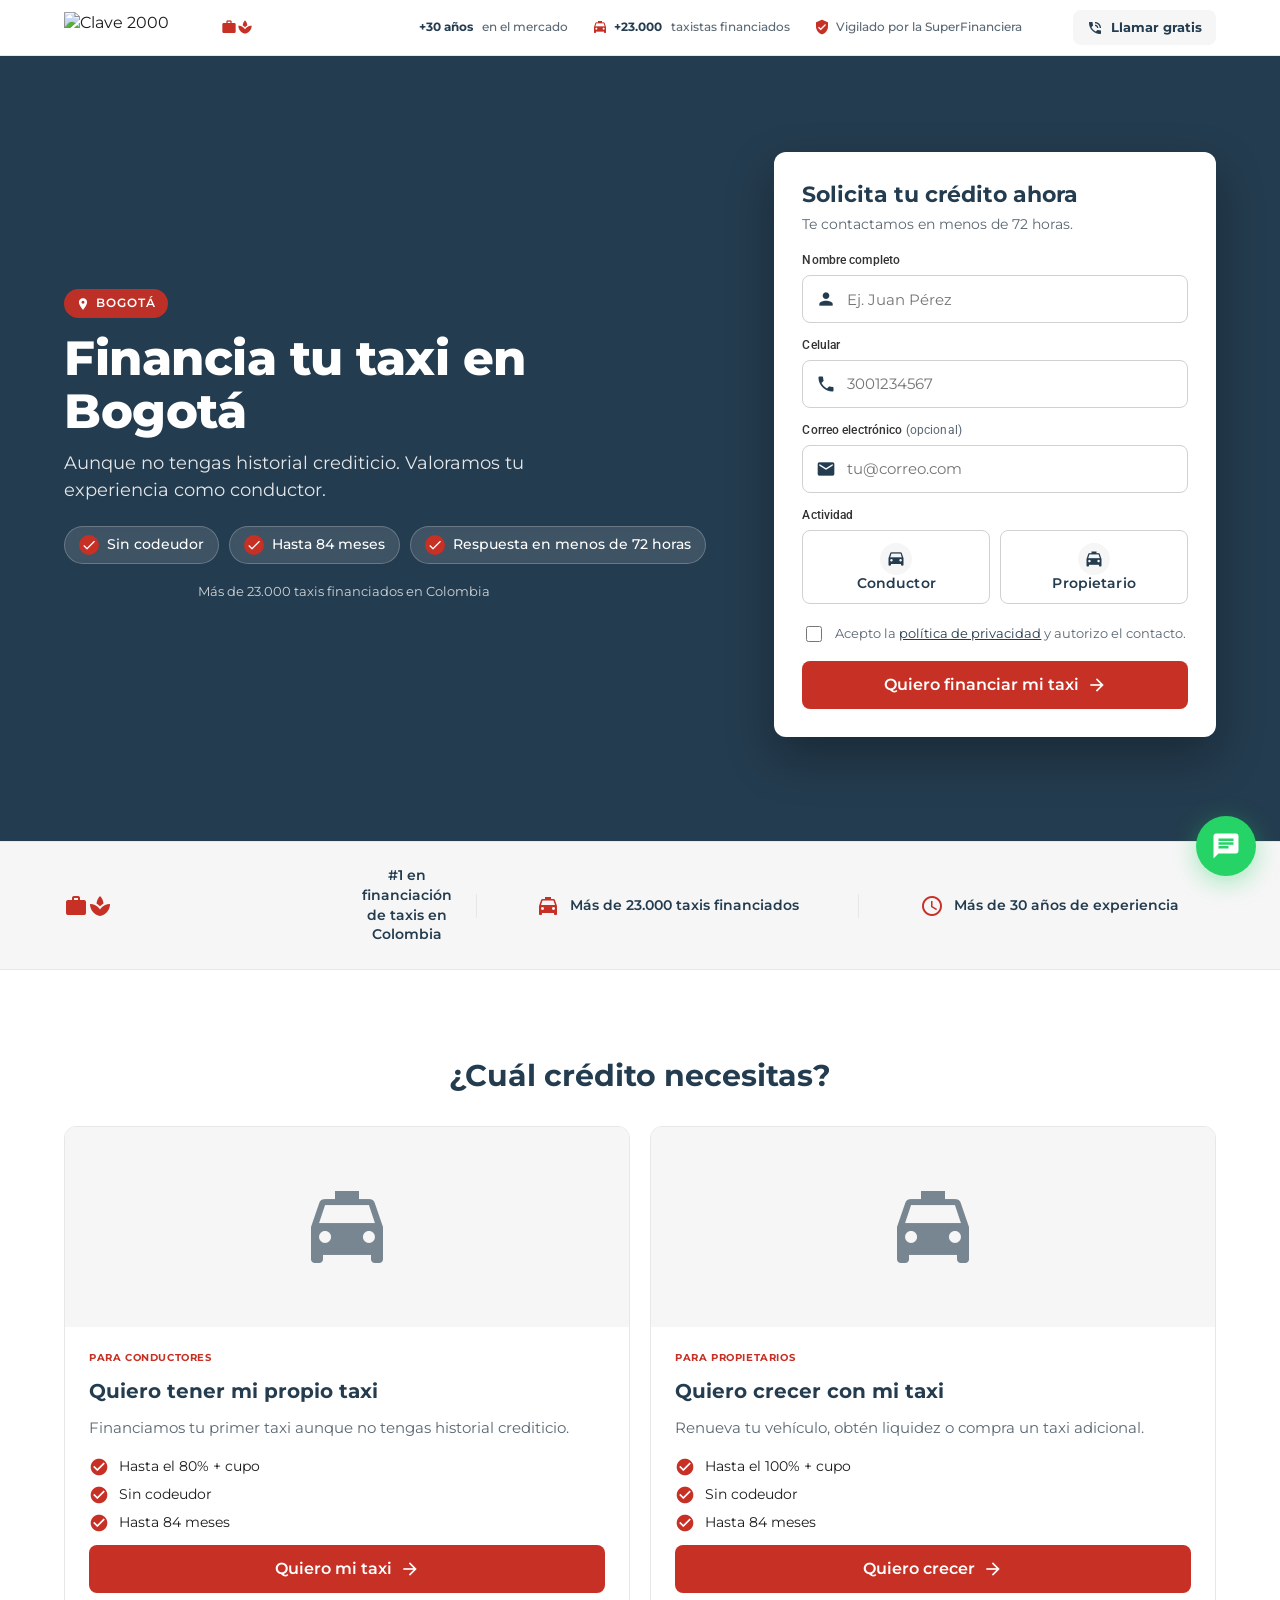
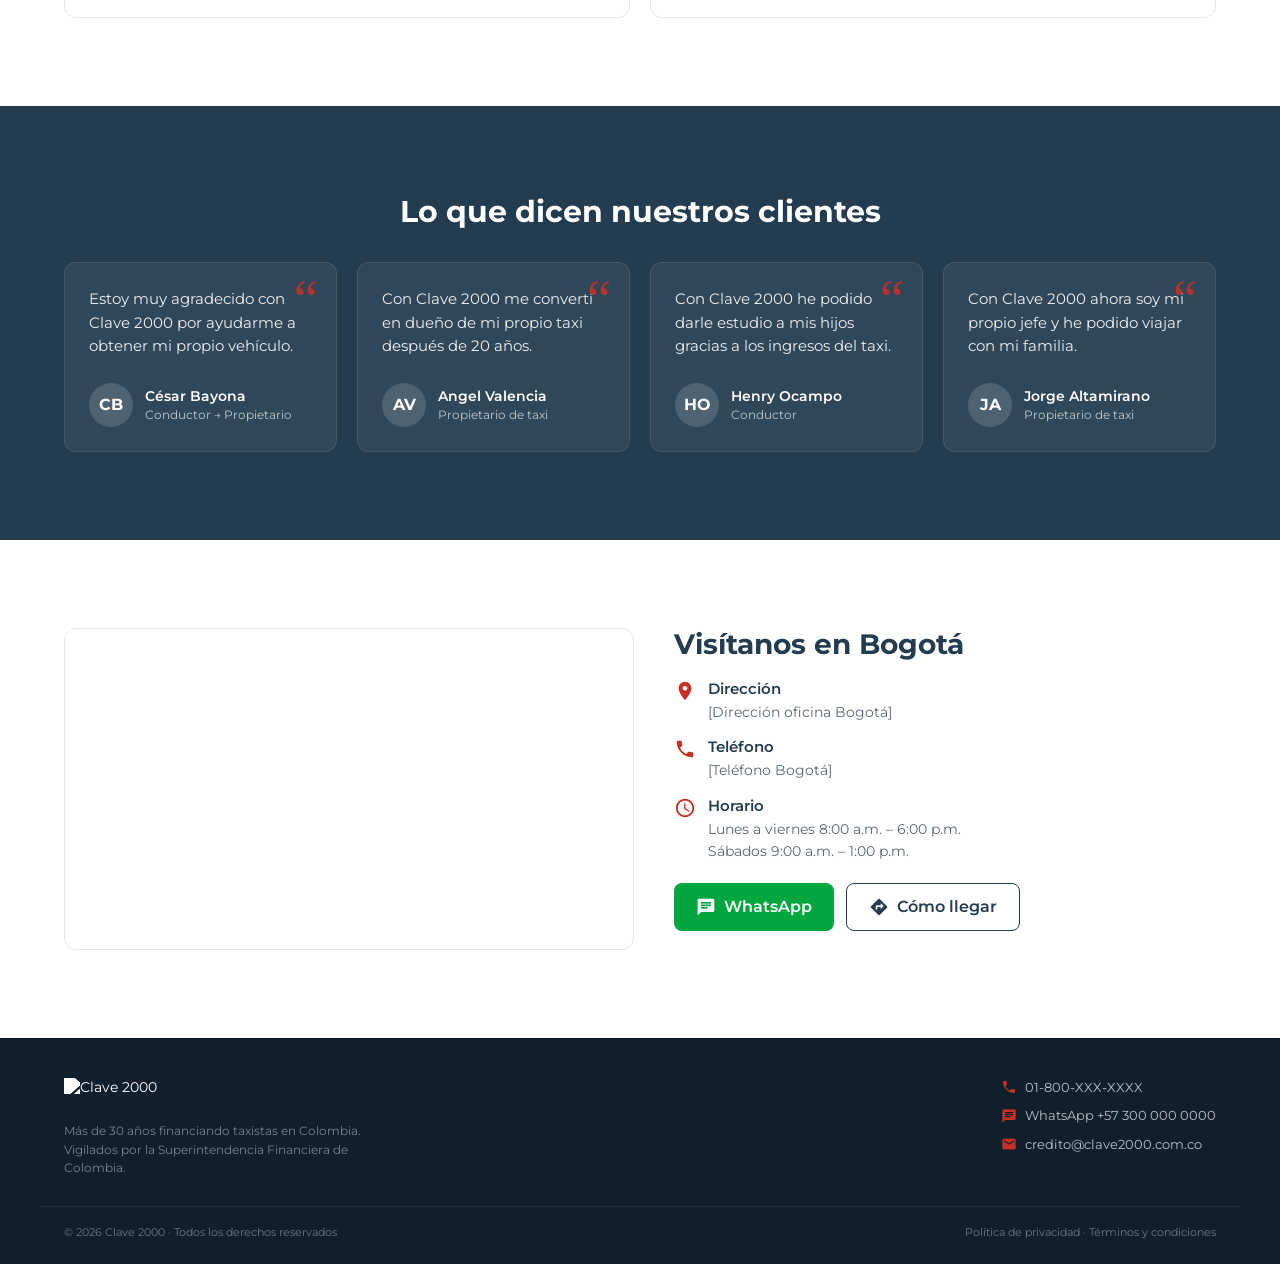
==== index.html @ f8855c73 "cambio nombre de archivo" ====
<!doctype html>
<html lang="es">
<head>
<meta charset="utf-8" />
<meta name="viewport" content="width=device-width,initial-scale=1,viewport-fit=cover" />
<title>Crédito para taxistas en Bogotá | Clave 2000</title>
<meta name="description" content="Financia tu taxi en Bogotá con Clave 2000. Sin codeudor, hasta 84 meses y respuesta en menos de 72 horas. Más de 23.000 taxis financiados en Colombia." />

<!--
  CAMBIOS PRINCIPALES vs LANDING ACTUAL:
  1. Hero rediseñado: copy transaccional, geo-específico Bogotá, sin historial crediticio destacado
  2. Formulario en hero, simplificado a 4 campos (nombre, celular, correo opcional, actividad)
  3. WhatsApp y teléfono visibles en hero como canales alternativos
  4. Diferenciadores fuertes (sin codeudor, 84 meses, 72h) en hero, no enterrados
  5. Banda de trust con cifras reales (#1, 23.000+ taxis, 30+ años) — pendiente validar #1
  6. Sección de productos reducida a 2 cards (solo taxistas), copies outcome-focused
  7. Eliminadas referencias a camiones / vehículos productivos genéricos
  8. Nueva sección de oficina Bogotá con mapa
  9. Bugs corregidos: testimonios deduplicados, contador "Más de 0" reemplazado
  10. CTA principal: "Quiero financiar mi taxi" (outcome) reemplaza "Recibir asesoría" (process)
-->

<link rel="preconnect" href="https://fonts.googleapis.com" />
<link rel="preconnect" href="https://fonts.gstatic.com" crossorigin />
<link rel="preconnect" href="https://fonts.gstatic.com" crossorigin />
<link href="https://fonts.googleapis.com/css2?family=Montserrat:wght@400;500;600;700;800&family=Roboto:wght@400;500&display=swap" rel="stylesheet" />
<link href="https://fonts.googleapis.com/icon?family=Material+Icons" rel="stylesheet" />

<style>
/* =========================================================
   Design tokens — Clave 2000
   (Equivalente a colors_and_type.css del sistema de diseño)
   ========================================================= */
:root{
  --c-navy:#243C4F;
  --c-navy-90:rgba(36,60,79,0.9);
  --c-navy-70:rgba(36,60,79,0.7);
  --c-navy-60:rgba(36,60,79,0.6);
  --c-red:#C63025;
  --c-red-hover:#C52B27;
  --c-red-dark:#A82119;
  --c-white:#FFFFFF;
  --c-bg-soft:#F6F6F6;
  --c-bg-cool:#F2F4F6;
  --c-border:#E7E7E7;
  --c-border-strong:#D1D1D1;
  --c-text:#1B1B1B;
  --c-text-muted:#5A6772;
  --c-text-label:#333333;
  --c-whatsapp:#00A63E;

  --r-input:8px;
  --r-button:8px;
  --r-card:12px;
  --r-pill:200px;

  --h-input:48px;
  --h-button:48px;
  --h-navbar:72px;

  --shadow-card:0 8px 28px rgba(36,60,79,0.12);
  --shadow-form:0 20px 48px rgba(0,0,0,0.30);
  --shadow-focus:0 0 0 3px rgba(198,48,37,0.25);

  --font-display:'Montserrat',system-ui,-apple-system,Segoe UI,Roboto,sans-serif;
  --font-label:'Roboto','Montserrat',system-ui,sans-serif;

  --container:1200px;
  --gutter:24px;
}

*{box-sizing:border-box}
html,body{margin:0;padding:0}
body{
  font-family:var(--font-display);
  color:var(--c-text);
  background:var(--c-white);
  -webkit-font-smoothing:antialiased;
  -moz-osx-font-smoothing:grayscale;
  line-height:1.4;
}
img{max-width:100%;display:block}
a{color:inherit;text-decoration:none}
button{font-family:inherit;cursor:pointer;border:none;background:none}

.container{
  width:100%;
  max-width:var(--container);
  margin:0 auto;
  padding:0 var(--gutter);
}

/* Reusables ------------------------------------------------ */
.btn{
  display:inline-flex;
  align-items:center;
  justify-content:center;
  gap:8px;
  height:var(--h-button);
  padding:0 22px;
  border-radius:var(--r-button);
  font-family:var(--font-display);
  font-weight:600;
  font-size:16px;
  line-height:1;
  transition:background .15s ease, transform .15s ease, box-shadow .15s ease;
  min-height:44px;
  white-space:nowrap;
}
.btn:focus-visible{outline:none;box-shadow:var(--shadow-focus)}
.btn-primary{background:var(--c-red);color:#fff}
.btn-primary:hover{background:var(--c-red-hover)}
.btn-primary:active{background:var(--c-red-dark)}
.btn-outline{
  background:#fff;
  color:var(--c-navy);
  border:1px solid var(--c-navy);
}
.btn-outline:hover{background:var(--c-navy);color:#fff}
.btn-whatsapp{background:var(--c-whatsapp);color:#fff}
.btn-whatsapp:hover{filter:brightness(0.95)}
.btn-block{width:100%}

.material-icons{font-size:20px;line-height:1;vertical-align:middle}

.section{padding:64px 0}
.section h2{
  font-family:var(--font-display);
  font-weight:700;
  font-size:30px;
  color:var(--c-navy);
  margin:0 0 32px;
  text-align:center;
  line-height:1.2;
}

/* =========================================================
   TRUSTBAR (header)
   ========================================================= */
.trustbar{
  position:sticky;
  top:0;
  z-index:90;
  height:56px;
  background:#fff;
  border-bottom:1px solid var(--c-border);
}
.trustbar-inner{
  max-width:var(--container);
  margin:0 auto;
  height:100%;
  padding:0 var(--gutter);
  display:flex;
  align-items:center;
  justify-content:space-between;
  gap:16px;
}
.trustbar-logo{display:flex;align-items:center}
.trustbar-logo img{height:32px;width:auto;display:block}
.trustbar-mid{
  display:flex;
  align-items:center;
  gap:24px;
  font-size:12px;
  color:var(--c-text-muted);
  font-weight:500;
}
.trustbar-mid .item{display:flex;align-items:center;gap:6px}
.trustbar-mid .item .material-icons{font-size:16px;color:var(--c-red)}
.trustbar-mid .item strong{color:var(--c-navy);font-weight:700}
.trustbar-cta{
  display:flex;
  align-items:center;
  gap:8px;
  background:var(--c-bg-soft);
  color:var(--c-navy);
  padding:8px 14px;
  border-radius:var(--r-button);
  font-size:13px;
  font-weight:700;
  transition:background .15s ease, color .15s ease;
}
.trustbar-cta:hover{background:var(--c-navy);color:#fff}
.trustbar-cta .material-icons{font-size:16px}

/* =========================================================
   HERO
   ========================================================= */
.hero{
  position:relative;
  color:#fff;
  overflow:hidden;
  /* TODO_CLIENTE: validar que la imagen final muestre taxi amarillo + conductor + Bogotá.
     Imagen actual: assets/bogota.jpg + overlay navy para garantizar contraste del texto. */
  background-color:var(--c-navy);
  background-image:
    linear-gradient(180deg, rgba(36,60,79,0.55) 0%, rgba(36,60,79,0.78) 100%),
    url('assets/bogota.jpg');
  background-size:cover;
  background-position:center;
  background-repeat:no-repeat;
}
.hero-inner{
  display:grid;
  grid-template-columns:1fr;
  gap:32px;
  align-items:center;
  padding:56px 0 64px;
  position:relative;
  z-index:1;
}
.hero-visual{
  position:relative;
  display:flex;
  flex-direction:column;
  justify-content:center;
  padding:0;
  background:transparent;
}
.hero-eyebrow{
  display:inline-flex;
  align-items:center;
  gap:6px;
  font-size:12px;
  font-weight:600;
  letter-spacing:0.08em;
  text-transform:uppercase;
  color:#fff;
  background:rgba(198,48,37,0.95);
  padding:6px 12px;
  border-radius:var(--r-pill);
  align-self:flex-start;
  margin-bottom:14px;
}
.hero h1{
  font-family:var(--font-display);
  font-weight:800;
  font-size:32px;
  line-height:1.1;
  margin:0 0 12px;
  color:#fff;
  letter-spacing:-0.01em;
}
.hero .sub{
  font-size:16px;
  line-height:1.5;
  color:rgba(255,255,255,0.88);
  margin:0 0 22px;
  max-width:560px;
}
.chips{
  display:flex;
  flex-wrap:wrap;
  gap:10px;
  margin-bottom:18px;
}
.chip{
  display:inline-flex;
  align-items:center;
  gap:8px;
  background:rgba(255,255,255,0.12);
  border:1px solid rgba(255,255,255,0.22);
  color:#fff;
  font-weight:500;
  font-size:14px;
  padding:8px 14px;
  border-radius:var(--r-pill);
  backdrop-filter:blur(2px);
}
.chip .material-icons{color:#fff;background:var(--c-red);border-radius:50%;font-size:16px;padding:2px}
.trust-line{
  font-size:13px;
  color:rgba(255,255,255,0.78);
  display:flex;
  align-items:center;
  gap:6px;
}

/* Formulario card */
.form-card{
  background:#fff;
  color:var(--c-text);
  border-radius:var(--r-card);
  padding:28px;
  box-shadow:var(--shadow-form);
}
.form-card h2{
  text-align:left;
  margin:0 0 4px;
  font-size:22px;
  color:var(--c-navy);
  font-weight:700;
}
.form-card .muted{
  color:var(--c-text-muted);
  font-size:14px;
  margin:0 0 18px;
}
.field{margin-bottom:14px}
.field label{
  display:block;
  font-family:var(--font-label);
  font-weight:500;
  font-size:12px;
  color:var(--c-text-label);
  margin-bottom:6px;
  letter-spacing:0.01em;
}
.field label .opt{color:var(--c-text-muted);font-weight:400}
.input-wrap{
  position:relative;
  display:flex;
  align-items:center;
}
.input-wrap .material-icons{
  position:absolute;
  left:14px;
  top:50%;
  transform:translateY(-50%);
  color:var(--c-navy);
  font-size:20px;
  pointer-events:none;
}
.field input,
.field select{
  width:100%;
  height:var(--h-input);
  border:1px solid var(--c-border-strong);
  border-radius:var(--r-input);
  background:#fff;
  padding:0 14px 0 44px;
  font-family:var(--font-display);
  font-size:15px;
  color:var(--c-text);
  transition:border-color .15s ease, box-shadow .15s ease;
  appearance:none;
}
.field select{
  background-image:url("data:image/svg+xml;utf8,<svg xmlns='http://www.w3.org/2000/svg' width='12' height='8' viewBox='0 0 12 8' fill='none'><path d='M1 1l5 5 5-5' stroke='%23243C4F' stroke-width='2' stroke-linecap='round' stroke-linejoin='round'/></svg>");
  background-repeat:no-repeat;
  background-position:right 14px center;
  padding-right:36px;
}
.field input:focus,
.field select:focus{
  outline:none;
  border-color:var(--c-red);
  box-shadow:var(--shadow-focus);
}
.field.has-error input,
.field.has-error select{border-color:var(--c-red)}
.field .err{
  display:none;
  font-size:12px;
  color:var(--c-red);
  margin-top:4px;
}
.field.has-error .err{display:block}

.check{
  display:flex;
  align-items:flex-start;
  gap:10px;
  font-size:13px;
  color:var(--c-text-muted);
  margin:6px 0 16px;
  line-height:1.45;
}
.check input{margin-top:2px;accent-color:var(--c-red);width:16px;height:16px}
.check a{color:var(--c-navy);text-decoration:underline}

/* Radio cards (Actividad) */
.radio-group{
  display:grid;
  grid-template-columns:1fr 1fr;
  gap:10px;
}
.radio-card{
  position:relative;
  display:flex;
  flex-direction:column;
  align-items:center;
  justify-content:center;
  gap:8px;
  padding:12px 6px;
  border:1.5px solid var(--c-border-strong);
  border-radius:var(--r-input);
  background:#fff;
  cursor:pointer;
  text-align:center;
  transition:border-color .15s ease, background .15s ease, transform .15s ease, box-shadow .15s ease;
}
.radio-card:hover{
  border-color:var(--c-navy);
  transform:translateY(-1px);
}
.radio-card input{
  position:absolute;
  opacity:0;
  inset:0;
  width:100%;
  height:100%;
  margin:0;
  cursor:pointer;
}
.radio-card .ico{
  width:32px;height:32px;
  border-radius:50%;
  background:var(--c-bg-soft);
  color:var(--c-navy);
  display:inline-flex;align-items:center;justify-content:center;
  transition:background .15s ease, color .15s ease;
}
.radio-card .ico .material-icons{font-size:20px}
.radio-card .label{
  font-family:var(--font-display);
  font-weight:600;
  font-size:14px;
  color:var(--c-navy);
  line-height:1.2;
  text-align:center;
  display:block;
  width:100%;
}
.radio-card:has(input:checked){
  border-color:var(--c-red);
  background:rgba(198,48,37,0.06);
  box-shadow:0 4px 14px rgba(198,48,37,0.10);
}
.radio-card:has(input:checked) .ico{
  background:var(--c-red);
  color:#fff;
}
.radio-card:has(input:checked) .label{color:var(--c-red)}
.radio-card:has(input:focus-visible){box-shadow:var(--shadow-focus)}
.field.has-error .radio-card{border-color:var(--c-red)}

/* Success state */
.form-success{
  display:none;
  text-align:center;
  padding:24px 8px;
}
.form-success .ok-ico{
  width:64px;height:64px;
  border-radius:50%;
  background:rgba(0,166,62,0.12);
  color:var(--c-whatsapp);
  display:inline-flex;align-items:center;justify-content:center;
  margin-bottom:16px;
}
.form-success .ok-ico .material-icons{font-size:40px}
.form-success h3{margin:0 0 8px;color:var(--c-navy);font-weight:700}
.form-success p{color:var(--c-text-muted);font-size:14px;margin:0 0 18px}
.form-card.is-sent .form-body{display:none}
.form-card.is-sent .form-success{display:block}

/* =========================================================
   TRUST BAND
   ========================================================= */
.trust-band{
  background:var(--c-bg-soft);
  padding:24px 0;
  border-top:1px solid var(--c-border);
  border-bottom:1px solid var(--c-border);
}
.trust-band .container{
  display:grid;
  grid-template-columns:1fr;
  gap:18px;
  align-items:center;
  text-align:center;
}
.trust-item{
  display:flex;
  align-items:center;
  justify-content:center;
  gap:10px;
  font-weight:600;
  font-size:14px;
  color:var(--c-navy);
  font-family:var(--font-display);
}
.trust-item .material-icons{color:var(--c-red);font-size:24px}

/* =========================================================
   PRODUCTOS
   ========================================================= */
.productos{background:#fff}
.cards{
  display:grid;
  grid-template-columns:1fr;
  gap:20px;
}
.product-card{
  border:1px solid var(--c-border);
  border-radius:var(--r-card);
  overflow:hidden;
  background:#fff;
  display:flex;
  flex-direction:column;
  transition:transform .2s ease, box-shadow .2s ease;
}
.product-card:hover{
  transform:translateY(-3px);
  box-shadow:var(--shadow-card);
}
.product-img{
  height:200px;
  background:var(--c-bg-soft);
  display:flex;align-items:center;justify-content:center;
  overflow:hidden;
}
.product-img img{width:100%;height:100%;object-fit:cover}
.product-img .placeholder-ico{font-size:96px;color:var(--c-navy-60)}
.product-body{padding:24px;display:flex;flex-direction:column;gap:12px;flex:1}
.eyebrow{
  font-family:var(--font-display);
  font-weight:700;
  font-size:10px;
  letter-spacing:0.06em;
  text-transform:uppercase;
  color:var(--c-red);
}
.product-body h3{
  margin:0;
  font-size:20px;
  font-weight:700;
  color:var(--c-navy);
}
.product-body p{
  margin:0;
  font-size:15px;
  color:var(--c-text-muted);
  line-height:1.5;
}
.benefit-list{
  list-style:none;
  padding:0;
  margin:6px 0 0;
  display:flex;
  flex-direction:column;
  gap:8px;
}
.benefit-list li{
  display:flex;
  align-items:center;
  gap:10px;
  font-size:14px;
  color:var(--c-text);
}
.benefit-list .material-icons{
  color:var(--c-red);
  font-size:20px;
}
.product-body .btn{margin-top:auto}

/* =========================================================
   TESTIMONIOS
   ========================================================= */
.testimonios{
  background:var(--c-navy);
  color:#fff;
}
.testimonios h2{color:#fff}
.testi-grid{
  display:grid;
  grid-template-columns:1fr;
  gap:20px;
}
.testi-card{
  background:rgba(255,255,255,0.06);
  border:1px solid rgba(255,255,255,0.10);
  border-radius:var(--r-card);
  padding:24px;
  position:relative;
}
.testi-card .quote-mark{
  font-family:Georgia,serif;
  font-size:54px;
  line-height:1;
  color:var(--c-red);
  position:absolute;
  top:10px;
  right:18px;
  opacity:0.9;
}
.testi-card .quote{
  font-size:15px;
  line-height:1.55;
  color:rgba(255,255,255,0.92);
  margin:0 0 18px;
  min-height:78px;
}
.testi-author{
  display:flex;
  align-items:center;
  gap:12px;
}
.avatar{
  width:44px;height:44px;
  border-radius:50%;
  background:rgba(255,255,255,0.15) center/cover;
  display:flex;align-items:center;justify-content:center;
  font-weight:700;
  color:#fff;
  font-size:16px;
}
.testi-name{font-weight:600;font-size:14px;color:#fff}
.testi-meta{font-size:12px;color:rgba(255,255,255,0.7)}

/* =========================================================
   OFICINA BOGOTÁ
   ========================================================= */
.oficina{background:#fff}
.oficina-grid{
  display:grid;
  grid-template-columns:1fr;
  gap:28px;
  align-items:stretch;
}
.map-wrap{
  border-radius:var(--r-card);
  overflow:hidden;
  border:1px solid var(--c-border);
  min-height:320px;
}
.map-wrap iframe{
  width:100%;
  height:100%;
  min-height:320px;
  border:0;
  display:block;
}
.oficina-info h2{text-align:left;margin-bottom:16px;font-size:28px}
.info-list{
  list-style:none;
  padding:0;
  margin:0 0 22px;
  display:flex;
  flex-direction:column;
  gap:14px;
}
.info-list li{
  display:flex;
  gap:12px;
  align-items:flex-start;
  font-size:15px;
  color:var(--c-text);
}
.info-list .material-icons{
  color:var(--c-red);
  font-size:22px;
  margin-top:2px;
  flex-shrink:0;
}
.info-list strong{display:block;color:var(--c-navy);font-weight:600;margin-bottom:2px}
.info-list span{color:var(--c-text-muted);font-size:14px}
.oficina-cta{display:flex;gap:12px;flex-wrap:wrap}

/* =========================================================
   FOOTER (compact)
   ========================================================= */
.footer{
  background:#0F1F2C;
  padding:40px 0 24px;
  font-size:14px;
}
.footer-inner{
  max-width:var(--container);
  margin:0 auto;
  padding:0 var(--gutter);
  display:flex;
  justify-content:space-between;
  align-items:flex-start;
  gap:32px;
  flex-wrap:wrap;
}
.footer-brand .logo{margin-bottom:10px}
.footer-brand .logo img{height:34px;filter:brightness(0) invert(1)}
.footer-brand p{
  font-size:12px;
  color:rgba(255,255,255,0.45);
  line-height:1.55;
  max-width:340px;
  margin:0;
}
.footer-contact{
  display:flex;
  flex-direction:column;
  gap:10px;
  font-size:13px;
}
.footer-contact a{
  color:rgba(255,255,255,0.72);
  display:flex;
  align-items:center;
  gap:8px;
  transition:color .15s ease;
}
.footer-contact a:hover{color:#fff}
.footer-contact a .material-icons{font-size:16px;color:var(--c-red)}
.footer-bottom{
  max-width:var(--container);
  margin:28px auto 0;
  padding:18px var(--gutter) 0;
  border-top:1px solid rgba(255,255,255,0.08);
  font-size:11px;
  color:rgba(255,255,255,0.4);
  display:flex;
  justify-content:space-between;
  flex-wrap:wrap;
  gap:8px;
}
.footer-bottom a{color:rgba(255,255,255,0.4)}
.footer-bottom a:hover{color:rgba(255,255,255,0.75)}

/* WhatsApp floating button (desktop + mobile) */
.wa-float{
  position:fixed;
  right:24px;
  bottom:24px;
  width:60px;height:60px;
  border-radius:50%;
  background:#25D366;
  color:#fff;
  display:flex;
  align-items:center;justify-content:center;
  box-shadow:0 6px 24px rgba(37,211,102,0.40);
  z-index:75;
  transition:transform .2s ease;
}
.wa-float:hover{transform:scale(1.08)}
.wa-float .material-icons{font-size:30px}

/* Sticky mobile CTA — vuelve al formulario al hacer scroll */
.sticky-cta{
  position:fixed;
  left:0;right:0;bottom:0;
  background:#fff;
  padding:10px 14px;
  box-shadow:0 -4px 16px rgba(0,0,0,0.15);
  border-top:1px solid var(--c-border);
  z-index:80;
  display:none;
  transform:translateY(110%);
  transition:transform .25s ease;
}
.sticky-cta.is-visible{transform:translateY(0)}
.sticky-cta button{
  width:100%;
  height:48px;
  border-radius:var(--r-button);
  background:var(--c-red);
  color:#fff;
  font-weight:700;
  font-size:15px;
  font-family:var(--font-display);
  display:flex;
  align-items:center;
  justify-content:center;
  gap:8px;
  box-shadow:0 4px 14px rgba(198,48,37,0.30);
}
.sticky-cta button:active{background:var(--c-red-dark)}
.sticky-cta .material-icons{font-size:18px}

/* =========================================================
   BREAKPOINTS
   ========================================================= */
@media (min-width:768px){
  .hero h1{font-size:42px}
  .hero .sub{font-size:18px}
  .trust-band .container{
    grid-template-columns:1fr 1fr 1fr;
    gap:24px;
  }
  .trust-band .trust-item{justify-content:center;border-left:1px solid var(--c-border);padding-left:24px}
  .trust-band .trust-item:first-child{border-left:none;padding-left:0}
  .cards{grid-template-columns:1fr 1fr}
  .testi-grid{grid-template-columns:1fr 1fr}
  .oficina-grid{grid-template-columns:1.05fr 1fr;gap:40px}
}

@media (min-width:1024px){
  .hero-inner{
    grid-template-columns:6fr 4fr;
    gap:48px;
    padding:96px 0 104px;
    min-height:520px;
  }
  .hero h1{font-size:48px;max-width:560px}
  .hero .sub{font-size:18px}
  .testi-grid{grid-template-columns:repeat(4,1fr)}
  .section{padding:88px 0}
}

@media (max-width:767px){
  .trustbar{height:52px}
  .trustbar-mid{display:none}
  .trustbar-cta{padding:6px 12px;font-size:12px}
  .sticky-cta{display:block}
  .wa-float{bottom:84px;right:14px;width:52px;height:52px}
  .wa-float .material-icons{font-size:26px}
  body{padding-bottom:72px}
  .hero-inner{padding:36px 0 40px;min-height:360px}
  .hero h1{font-size:30px}
  .form-card{padding:22px;margin:0}
  .section{padding:48px 0}
  .section h2{font-size:24px;margin-bottom:24px}
  .oficina-info h2{font-size:22px}
}
</style>
</head>

<body>

<!-- =========================================================
     NAVBAR
     ========================================================= -->
<header class="trustbar" role="banner">
  <div class="trustbar-inner">
    <a href="https://www.clave2000.com.co/" class="trustbar-logo" aria-label="Ir al inicio de Clave 2000">
      <img src="https://www.clave2000.com.co/wp-content/uploads/2026/03/LOGO-C2K-02.svg" alt="Clave 2000" />
    </a>

    <div class="trustbar-mid" aria-label="Garantías de confianza">
      <div class="item">
        <span class="material-icons">workspace_premium</span>
        <strong>+30 años</strong>&nbsp;en el mercado
      </div>
      <div class="item">
        <span class="material-icons">local_taxi</span>
        <strong>+23.000</strong>&nbsp;taxistas financiados
      </div>
      <div class="item">
        <span class="material-icons">verified_user</span>
        Vigilado por la SuperFinanciera
      </div>
    </div>

    <!-- TODO_CLIENTE: número real de la línea gratuita Bogotá -->
    <!-- GTM: dispatch event 'click_telefono_header' on click -->
    <a href="tel:+57XXXXXXXXXX" class="trustbar-cta">
      <span class="material-icons">phone_in_talk</span>
      <span>Llamar gratis</span>
    </a>
  </div>
</header>

<!-- =========================================================
     HERO
     ========================================================= -->
<section class="hero" aria-label="Crédito para taxistas en Bogotá">
  <div class="container">
    <div class="hero-inner">

      <!-- Columna izquierda: imagen + copy -->
      <div class="hero-visual" role="img"
           aria-label="Taxi amarillo recorriendo Bogotá">
        <span class="hero-eyebrow">
          <span class="material-icons" style="font-size:14px">place</span> Bogotá
        </span>

        <h1>Financia tu taxi en Bogotá</h1>
        <p class="sub">Aunque no tengas historial crediticio. Valoramos tu experiencia como conductor.</p>

        <div class="chips" role="list">
          <span class="chip" role="listitem">
            <span class="material-icons">check</span> Sin codeudor
          </span>
          <span class="chip" role="listitem">
            <span class="material-icons">check</span> Hasta 84 meses
          </span>
          <span class="chip" role="listitem">
            <span class="material-icons">check</span> Respuesta en menos de 72 horas
          </span>
        </div>

        <div class="trust-line">
          <span class="material-icons" style="font-size:16px">verified</span>
          Más de 23.000 taxis financiados en Colombia
        </div>
      </div>

      <!-- Columna derecha: formulario -->
      <aside class="form-card" id="form-card" aria-label="Formulario de solicitud de crédito">

        <div class="form-body">
          <h2>Solicita tu crédito ahora</h2>
          <p class="muted">Te contactamos en menos de 72 horas.</p>

          <!-- GTM: dispatch event 'envio_formulario_hero_bogota' on submit success -->
          <form id="lead-form" novalidate>
            <div class="field" data-field="nombre">
              <label for="nombre">Nombre completo</label>
              <div class="input-wrap">
                <span class="material-icons">person</span>
                <input type="text" id="nombre" name="nombre" autocomplete="name"
                       required minlength="3" placeholder="Ej. Juan Pérez" />
              </div>
              <div class="err">Por favor escribe tu nombre completo.</div>
            </div>

            <div class="field" data-field="celular">
              <label for="celular">Celular</label>
              <div class="input-wrap">
                <span class="material-icons">phone</span>
                <input type="tel" id="celular" name="celular" autocomplete="tel-national"
                       required inputmode="numeric" maxlength="10" placeholder="3001234567" />
              </div>
              <div class="err">Ingresa un celular válido de 10 dígitos.</div>
            </div>

            <div class="field" data-field="correo">
              <label for="correo">Correo electrónico <span class="opt">(opcional)</span></label>
              <div class="input-wrap">
                <span class="material-icons">mail</span>
                <input type="email" id="correo" name="correo" autocomplete="email"
                       placeholder="tu@correo.com" />
              </div>
              <div class="err">Ingresa un correo válido o déjalo en blanco.</div>
            </div>

            <div class="field" data-field="actividad" role="radiogroup" aria-label="Actividad">
              <label>Actividad</label>
              <div class="radio-group">
                <label class="radio-card">
                  <input type="radio" name="actividad" value="conductor" required />
                  <span class="ico"><span class="material-icons">drive_eta</span></span>
                  <span class="label">Conductor</span>
                </label>
                <label class="radio-card">
                  <input type="radio" name="actividad" value="propietario" required />
                  <span class="ico"><span class="material-icons">local_taxi</span></span>
                  <span class="label">Propietario</span>
                </label>
              </div>
              <div class="err">Selecciona tu actividad.</div>
            </div>

            <!-- TODO_CLIENTE: validar con área legal de Clave 2000 si es viable consolidar los
                 dos checkboxes legales originales en uno solo. Si no es viable, devolver el
                 checkbox de tratamiento de datos por separado. -->
            <label class="check">
              <input type="checkbox" id="acepto" name="acepto" required />
              <span>
                Acepto la <a href="https://www.clave2000.com.co/politicas-de-privacidad/" target="_blank" rel="noopener">política de privacidad</a>
                y autorizo el contacto.
              </span>
            </label>

            <button type="submit" class="btn btn-primary btn-block" id="submit-btn">
              Quiero financiar mi taxi
              <span class="material-icons">arrow_forward</span>
            </button>
          </form>
        </div>

        <!-- Estado de éxito -->
        <div class="form-success" role="status" aria-live="polite">
          <div class="ok-ico"><span class="material-icons">check_circle</span></div>
          <h3>¡Listo! Te contactamos en menos de 24 horas.</h3>
          <p>Un asesor de Clave 2000 en Bogotá se comunicará contigo al número que registraste.</p>
          <button type="button" class="btn btn-outline" id="back-btn">Volver al inicio</button>
        </div>
      </aside>

    </div>
  </div>
</section>

<!-- =========================================================
     BANDA DE CONFIANZA
     ========================================================= -->
<section class="trust-band" aria-label="Cifras de confianza">
  <div class="container">
    <!-- TODO_CLIENTE: el claim "#1 en financiación de taxis en Colombia" debe ser validado
         con fuente verificable antes de publicar. Si no se puede sustentar, reemplazar
         por una variante defendible (ej. "Líderes en financiación de taxis en Colombia"). -->
    <div class="trust-item">
      <span class="material-icons">workspace_premium</span>
      #1 en financiación de taxis en Colombia
    </div>
    <div class="trust-item">
      <span class="material-icons">local_taxi</span>
      Más de 23.000 taxis financiados
    </div>
    <div class="trust-item">
      <span class="material-icons">schedule</span>
      Más de 30 años de experiencia
    </div>
  </div>
</section>

<!-- =========================================================
     PRODUCTOS
     ========================================================= -->
<section class="section productos" id="productos">
  <div class="container">
    <h2>¿Cuál crédito necesitas?</h2>

    <div class="cards">

      <!-- Card 1: Conductores -->
      <article class="product-card">
        <div class="product-img">
          <!-- TODO_CLIENTE: foto real de taxi (solo taxi, sin camión). Placeholder actual usa
               imagen del sitio actual de Clave 2000. -->
          <img src="https://www.clave2000.com.co/wp-content/uploads/2025/12/Credito-para-conductores.png"
               alt="Taxi amarillo en Bogotá — crédito para conductores"
               loading="lazy" onerror="this.outerHTML='<span class=\'material-icons placeholder-ico\'>local_taxi</span>'" />
        </div>
        <div class="product-body">
          <div class="eyebrow">Para conductores</div>
          <h3>Quiero tener mi propio taxi</h3>
          <p>Financiamos tu primer taxi aunque no tengas historial crediticio.</p>
          <ul class="benefit-list">
            <li><span class="material-icons">check_circle</span> Hasta el 80% + cupo</li>
            <li><span class="material-icons">check_circle</span> Sin codeudor</li>
            <li><span class="material-icons">check_circle</span> Hasta 84 meses</li>
          </ul>
          <!-- GTM: dispatch event 'click_cta_producto_conductor' on click -->
          <a class="btn btn-primary" href="#form-card" data-scroll-to-form>
            Quiero mi taxi
            <span class="material-icons">arrow_forward</span>
          </a>
        </div>
      </article>

      <!-- Card 2: Propietarios -->
      <article class="product-card">
        <div class="product-img">
          <!-- TODO_CLIENTE: foto real de taxi (otro ángulo). Placeholder actual usa imagen del sitio actual. -->
          <img src="https://www.clave2000.com.co/wp-content/uploads/2026/01/Credito-para-propietarios-2.png"
               alt="Taxi amarillo — crédito para propietarios"
               loading="lazy" onerror="this.outerHTML='<span class=\'material-icons placeholder-ico\'>local_taxi</span>'" />
        </div>
        <div class="product-body">
          <div class="eyebrow">Para propietarios</div>
          <h3>Quiero crecer con mi taxi</h3>
          <p>Renueva tu vehículo, obtén liquidez o compra un taxi adicional.</p>
          <ul class="benefit-list">
            <!-- TODO_CLIENTE: claim "Hasta el 100% + cupo" debe ser validado con el área de
                 producto/crédito. Si en la llamada de seguimiento no se cumple literalmente,
                 destruye conversión real. Sustituir por la cifra defendible. -->
            <li><span class="material-icons">check_circle</span> Hasta el 100% + cupo</li>
            <li><span class="material-icons">check_circle</span> Sin codeudor</li>
            <li><span class="material-icons">check_circle</span> Hasta 84 meses</li>
          </ul>
          <!-- GTM: dispatch event 'click_cta_producto_propietario' on click -->
          <a class="btn btn-primary" href="#form-card" data-scroll-to-form>
            Quiero crecer
            <span class="material-icons">arrow_forward</span>
          </a>
        </div>
      </article>

    </div>
  </div>
</section>

<!-- =========================================================
     TESTIMONIOS
     ========================================================= -->
<section class="section testimonios" aria-label="Testimonios de clientes">
  <div class="container">
    <h2>Lo que dicen nuestros clientes</h2>

    <!-- TODO_CLIENTE: priorizar testimonios reales de Bogotá. Los actuales son los testimonios
         únicos disponibles en el sitio público, deduplicados. -->
    <div class="testi-grid">

      <article class="testi-card">
        <span class="quote-mark" aria-hidden="true">&ldquo;</span>
        <p class="quote">Estoy muy agradecido con Clave 2000 por ayudarme a obtener mi propio vehículo.</p>
        <div class="testi-author">
          <div class="avatar" aria-hidden="true">CB</div>
          <div>
            <div class="testi-name">César Bayona</div>
            <div class="testi-meta">Conductor → Propietario</div>
          </div>
        </div>
      </article>

      <article class="testi-card">
        <span class="quote-mark" aria-hidden="true">&ldquo;</span>
        <p class="quote">Con Clave 2000 me convertí en dueño de mi propio taxi después de 20 años.</p>
        <div class="testi-author">
          <div class="avatar" aria-hidden="true">AV</div>
          <div>
            <div class="testi-name">Angel Valencia</div>
            <div class="testi-meta">Propietario de taxi</div>
          </div>
        </div>
      </article>

      <article class="testi-card">
        <span class="quote-mark" aria-hidden="true">&ldquo;</span>
        <p class="quote">Con Clave 2000 he podido darle estudio a mis hijos gracias a los ingresos del taxi.</p>
        <div class="testi-author">
          <div class="avatar" aria-hidden="true">HO</div>
          <div>
            <div class="testi-name">Henry Ocampo</div>
            <div class="testi-meta">Conductor</div>
          </div>
        </div>
      </article>

      <article class="testi-card">
        <span class="quote-mark" aria-hidden="true">&ldquo;</span>
        <p class="quote">Con Clave 2000 ahora soy mi propio jefe y he podido viajar con mi familia.</p>
        <div class="testi-author">
          <div class="avatar" aria-hidden="true">JA</div>
          <div>
            <div class="testi-name">Jorge Altamirano</div>
            <div class="testi-meta">Propietario de taxi</div>
          </div>
        </div>
      </article>

    </div>
  </div>
</section>

<!-- =========================================================
     OFICINA BOGOTÁ
     ========================================================= -->
<section class="section oficina" aria-label="Oficina Bogotá">
  <div class="container">
    <div class="oficina-grid">

      <div class="map-wrap">
        <!-- TODO_CLIENTE: reemplazar el src del iframe por las coordenadas exactas de la oficina Bogotá.
             Mientras tanto, mapa de Bogotá centro como placeholder. -->
        <iframe
          title="Ubicación oficina Clave 2000 Bogotá"
          src="https://www.google.com/maps?q=Bogot%C3%A1%2C+Colombia&output=embed"
          loading="lazy"
          referrerpolicy="no-referrer-when-downgrade"
          allowfullscreen></iframe>
      </div>

      <div class="oficina-info">
        <h2>Visítanos en Bogotá</h2>

        <ul class="info-list">
          <li>
            <span class="material-icons">location_on</span>
            <div>
              <strong>Dirección</strong>
              <!-- TODO_CLIENTE: dirección exacta de la oficina Bogotá -->
              <span>[Dirección oficina Bogotá]</span>
            </div>
          </li>
          <li>
            <span class="material-icons">phone</span>
            <div>
              <strong>Teléfono</strong>
              <!-- TODO_CLIENTE: teléfono real oficina Bogotá -->
              <span>[Teléfono Bogotá]</span>
            </div>
          </li>
          <li>
            <span class="material-icons">schedule</span>
            <div>
              <strong>Horario</strong>
              <span>Lunes a viernes 8:00 a.m. – 6:00 p.m.<br/>Sábados 9:00 a.m. – 1:00 p.m.</span>
            </div>
          </li>
        </ul>

        <div class="oficina-cta">
          <!-- TODO_CLIENTE: número real de WhatsApp Bogotá -->
          <a class="btn btn-whatsapp"
             href="https://wa.me/57XXXXXXXXXX?text=Hola%2C%20quiero%20visitar%20la%20oficina%20de%20Bogotá">
            <span class="material-icons">chat</span> WhatsApp
          </a>
          <!-- TODO_CLIENTE: link real de directions a la oficina Bogotá -->
          <a class="btn btn-outline" href="https://www.google.com/maps/dir/?api=1&destination=Bogot%C3%A1" target="_blank" rel="noopener">
            <span class="material-icons">directions</span> Cómo llegar
          </a>
        </div>
      </div>

    </div>
  </div>
</section>

<!-- =========================================================
     FOOTER
     ========================================================= -->
<footer class="footer" role="contentinfo">
  <div class="footer-inner">
    <div class="footer-brand">
      <div class="logo">
        <img src="https://www.clave2000.com.co/wp-content/uploads/2026/03/LOGO-C2K-02.svg" alt="Clave 2000" />
      </div>
      <p>Más de 30 años financiando taxistas en Colombia. Vigilados por la Superintendencia Financiera de Colombia.</p>
    </div>

    <div class="footer-contact">
      <!-- TODO_CLIENTE: número real de la línea gratuita -->
      <a href="tel:+57XXXXXXXXXX"><span class="material-icons">phone</span>01-800-XXX-XXXX</a>
      <!-- TODO_CLIENTE: número real de WhatsApp Bogotá -->
      <a href="https://wa.me/57XXXXXXXXXX" target="_blank" rel="noopener"><span class="material-icons">chat</span>WhatsApp +57 300 000 0000</a>
      <!-- TODO_CLIENTE: correo de contacto -->
      <a href="mailto:credito@clave2000.com.co"><span class="material-icons">mail</span>credito@clave2000.com.co</a>
    </div>
  </div>

  <div class="footer-bottom">
    <div>© <span id="yr"></span> Clave 2000 · Todos los derechos reservados</div>
    <div>
      <a href="https://www.clave2000.com.co/politicas-de-privacidad/">Política de privacidad</a> ·
      <a href="https://www.clave2000.com.co/terminos-y-condiciones/">Términos y condiciones</a>
    </div>
  </div>
</footer>

<!-- WhatsApp floating button (desktop + mobile, esquina inferior derecha) -->
<!-- TODO_CLIENTE: número real de WhatsApp Bogotá -->
<!-- GTM: dispatch event 'click_whatsapp_float' on click -->
<a class="wa-float"
   href="https://wa.me/57XXXXXXXXXX?text=Hola%2C%20quiero%20información%20sobre%20crédito%20para%20mi%20taxi%20en%20Bogotá"
   target="_blank" rel="noopener"
   aria-label="Contactar por WhatsApp">
  <span class="material-icons">chat</span>
</a>

<!-- Sticky CTA mobile: aparece al hacer scroll y devuelve al formulario -->
<!-- GTM: dispatch event 'click_sticky_cta_mobile' on click -->
<div class="sticky-cta" id="sticky-cta" aria-hidden="true">
  <button type="button" id="sticky-cta-btn">
    <span class="material-icons">edit</span>
    Solicitar mi crédito
  </button>
</div>

<script>
(function(){
  document.getElementById('yr').textContent = new Date().getFullYear();

  function scrollToForm(){
    var target = document.getElementById('form-card');
    if(!target) return;
    target.scrollIntoView({behavior:'smooth', block:'start'});
    var firstInput = target.querySelector('input,select');
    if(firstInput) setTimeout(function(){firstInput.focus();}, 600);
  }

  // Scroll suave a formulario desde CTAs de productos
  document.querySelectorAll('[data-scroll-to-form]').forEach(function(el){
    el.addEventListener('click', function(e){
      e.preventDefault();
      scrollToForm();
    });
  });

  // Sticky CTA mobile: aparece cuando el formulario sale de la vista
  var stickyCta = document.getElementById('sticky-cta');
  var stickyBtn = document.getElementById('sticky-cta-btn');
  var formCardEl = document.getElementById('form-card');

  if(stickyCta && stickyBtn && formCardEl && 'IntersectionObserver' in window){
    var io = new IntersectionObserver(function(entries){
      entries.forEach(function(entry){
        var visible = entry.isIntersecting && entry.intersectionRatio > 0.1;
        stickyCta.classList.toggle('is-visible', !visible);
        stickyCta.setAttribute('aria-hidden', visible ? 'true' : 'false');
      });
    }, {threshold:[0, 0.1, 0.5]});
    io.observe(formCardEl);

    stickyBtn.addEventListener('click', function(){
      if(window.dataLayer){
        window.dataLayer.push({event:'click_sticky_cta_mobile', ciudad:'bogota'});
      }
      scrollToForm();
    });
  }

  // Validación + envío del formulario
  var form = document.getElementById('lead-form');
  var submitBtn = document.getElementById('submit-btn');
  var formCard = document.getElementById('form-card');
  var backBtn = document.getElementById('back-btn');

  function setError(name, hasErr){
    var f = form.querySelector('[data-field="' + name + '"]');
    if(!f) return;
    f.classList.toggle('has-error', !!hasErr);
  }

  function validate(){
    var ok = true;

    var nombre = form.nombre.value.trim();
    if(nombre.length < 3){ setError('nombre', true); ok = false; } else setError('nombre', false);

    var celular = form.celular.value.replace(/\D/g,'');
    form.celular.value = celular;
    if(celular.length !== 10){ setError('celular', true); ok = false; } else setError('celular', false);

    var correo = form.correo.value.trim();
    if(correo.length > 0){
      var emailOk = /^[^\s@]+@[^\s@]+\.[^\s@]+$/.test(correo);
      if(!emailOk){ setError('correo', true); ok = false; } else setError('correo', false);
    } else setError('correo', false);

    var actividadEl = form.querySelector('input[name="actividad"]:checked');
    var actividad = actividadEl ? actividadEl.value : '';
    if(!actividad){ setError('actividad', true); ok = false; } else setError('actividad', false);

    if(!form.acepto.checked){ ok = false; form.acepto.focus(); }

    return ok;
  }

  // Validación en vivo: limpia errores cuando el usuario corrige
  ['nombre','celular','correo'].forEach(function(name){
    var el = form[name];
    if(!el) return;
    el.addEventListener('input', function(){ setError(name, false); });
    el.addEventListener('change', function(){ setError(name, false); });
  });
  form.querySelectorAll('input[name="actividad"]').forEach(function(r){
    r.addEventListener('change', function(){ setError('actividad', false); });
  });

  // Solo dígitos en celular
  form.celular.addEventListener('input', function(){
    this.value = this.value.replace(/\D/g,'').slice(0,10);
  });

  form.addEventListener('submit', function(e){
    e.preventDefault();
    if(!validate()) return;

    submitBtn.disabled = true;
    submitBtn.innerHTML = 'Enviando…';

    // TODO_CLIENTE: aquí debe conectarse el endpoint real del CRM de Clave 2000.
    // Por ahora simulamos el envío para que la gerente pueda ver el estado de éxito.
    setTimeout(function(){
      // GTM: dispatch event 'envio_formulario_hero_bogota' on submit success
      if(window.dataLayer){
        var sel = form.querySelector('input[name="actividad"]:checked');
        window.dataLayer.push({
          event:'envio_formulario_hero_bogota',
          actividad: sel ? sel.value : '',
          ciudad:'bogota'
        });
      }
      formCard.classList.add('is-sent');
      formCard.scrollIntoView({behavior:'smooth', block:'start'});
    }, 600);
  });

  backBtn.addEventListener('click', function(){
    formCard.classList.remove('is-sent');
    form.reset();
    submitBtn.disabled = false;
    submitBtn.innerHTML = 'Quiero financiar mi taxi <span class="material-icons">arrow_forward</span>';
  });
})();
</script>

</body>
</html>
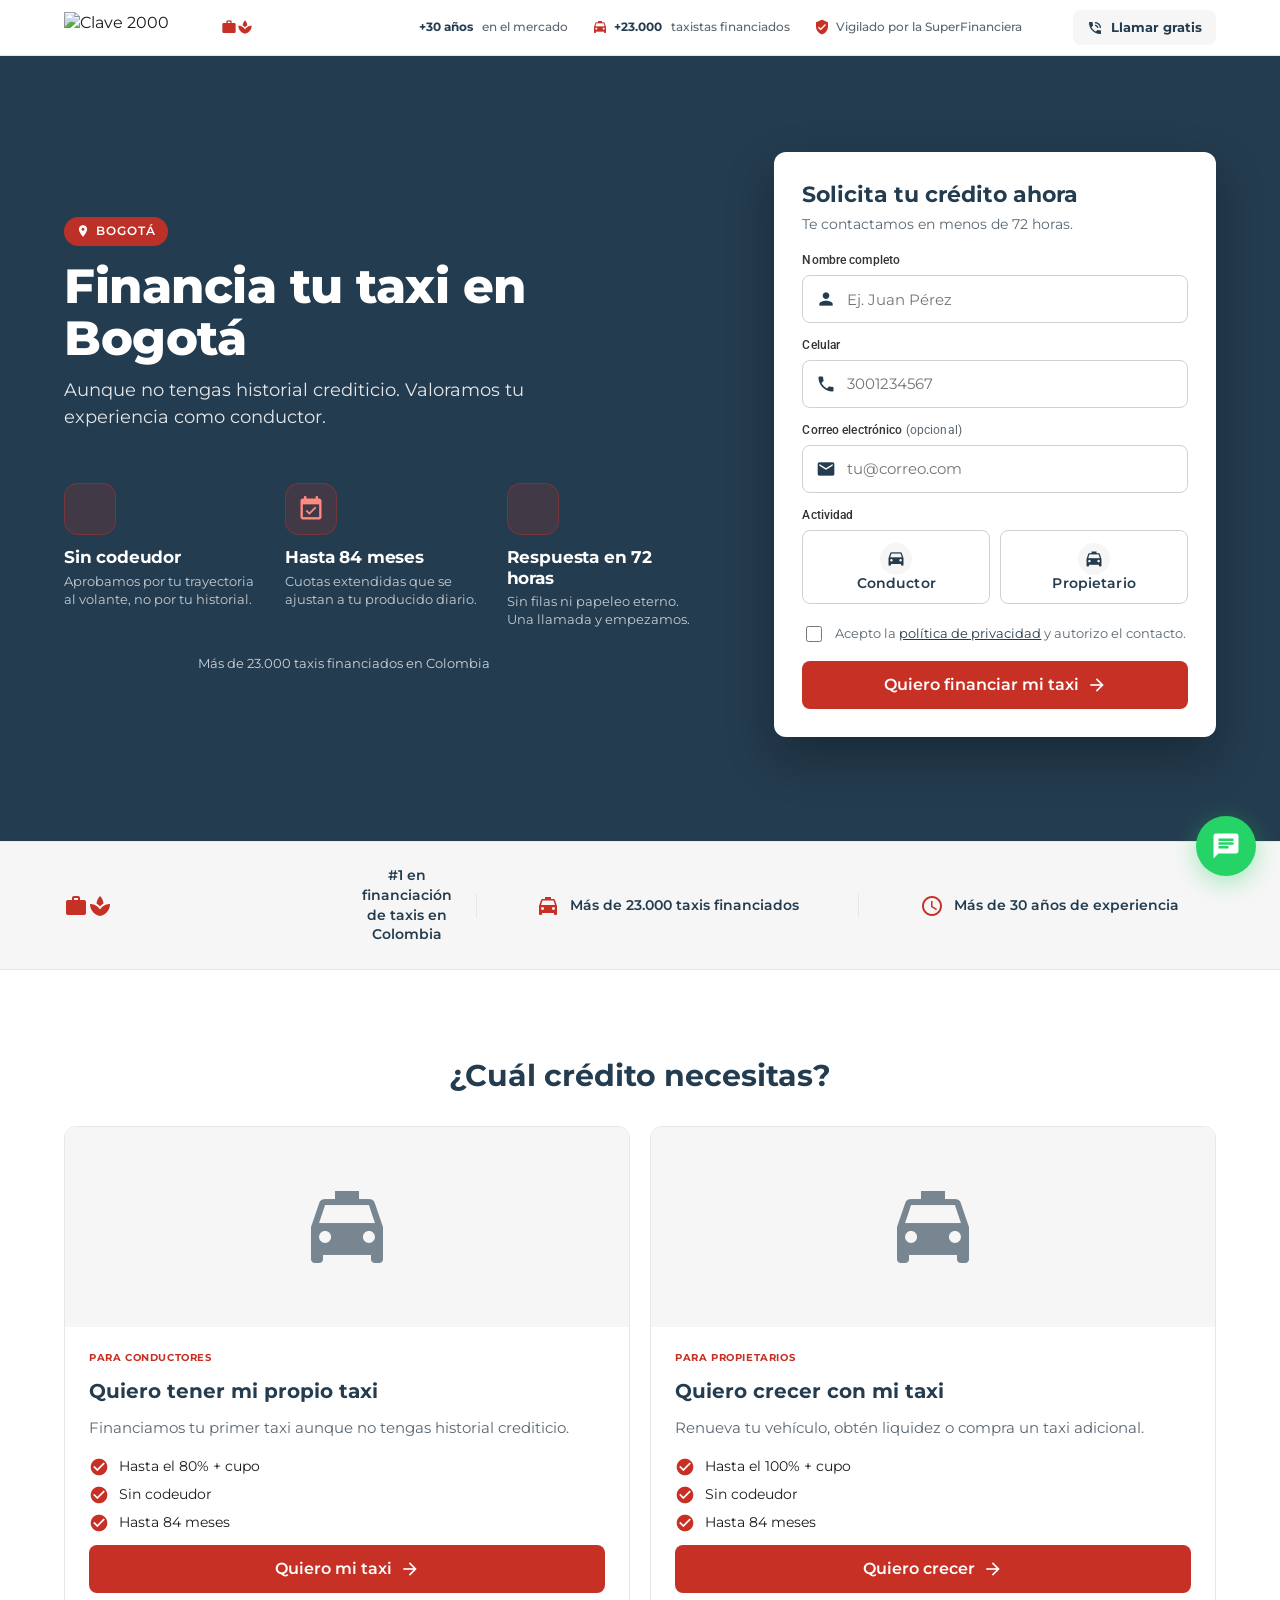
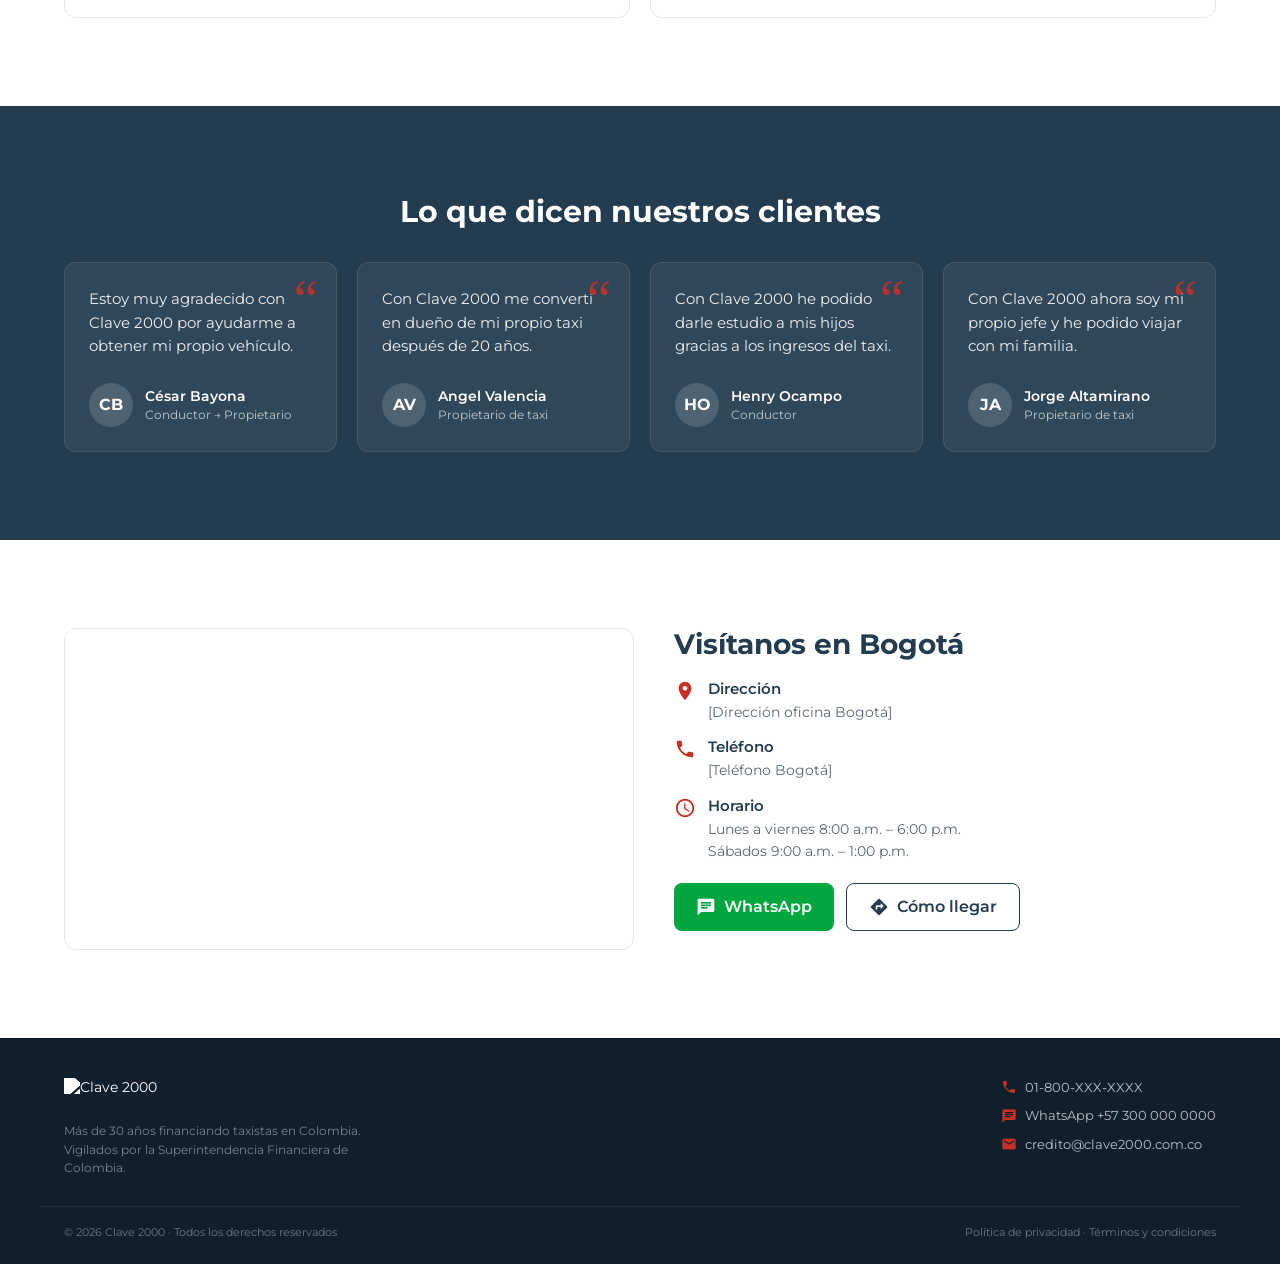
==== commit dee996a8: "copia del .htaccess y formulario.js" ====
--- a/index.html
+++ b/index.html
@@ -248,26 +248,52 @@
   margin:0 0 22px;
   max-width:560px;
 }
-.chips{
-  display:flex;
-  flex-wrap:wrap;
-  gap:10px;
-  margin-bottom:18px;
-}
-.chip{
+/* Hero benefits — bloques icon-led (reemplazan los chips/métricas anteriores) */
+.hero-benefits{
+  display:grid;
+  grid-template-columns:1fr;
+  gap:14px;
+  margin:24px 0 22px;
+  max-width:620px;
+}
+.benefit{
+  display:flex;
+  flex-direction:row;
+  align-items:flex-start;
+  gap:14px;
+  min-width:0;
+}
+.benefit-icon{
+  width:44px;
+  height:44px;
+  border-radius:12px;
+  background:rgba(198,48,37,0.18);
+  border:1px solid rgba(198,48,37,0.40);
+  color:#FF8A80;
   display:inline-flex;
   align-items:center;
-  gap:8px;
-  background:rgba(255,255,255,0.12);
-  border:1px solid rgba(255,255,255,0.22);
+  justify-content:center;
+  flex-shrink:0;
+}
+.benefit-icon .material-icons{font-size:24px;line-height:1}
+.benefit-text{flex:1;min-width:0}
+.benefit-title{
+  font-family:var(--font-display);
+  font-weight:700;
+  font-size:15px;
   color:#fff;
-  font-weight:500;
-  font-size:14px;
-  padding:8px 14px;
-  border-radius:var(--r-pill);
-  backdrop-filter:blur(2px);
-}
-.chip .material-icons{color:#fff;background:var(--c-red);border-radius:50%;font-size:16px;padding:2px}
+  line-height:1.2;
+  letter-spacing:-0.01em;
+  margin:2px 0 4px;
+}
+.benefit-desc{
+  font-family:var(--font-display);
+  font-weight:400;
+  font-size:13px;
+  color:rgba(255,255,255,0.74);
+  line-height:1.4;
+  margin:0;
+}
 .trust-line{
   font-size:13px;
   color:rgba(255,255,255,0.78);
@@ -771,6 +797,16 @@
 @media (min-width:768px){
   .hero h1{font-size:42px}
   .hero .sub{font-size:18px}
+  .hero-benefits{
+    grid-template-columns:1fr 1fr 1fr;
+    gap:20px;
+    margin:30px 0 26px;
+  }
+  .benefit{flex-direction:column;align-items:flex-start;gap:12px}
+  .benefit-icon{width:52px;height:52px;border-radius:14px}
+  .benefit-icon .material-icons{font-size:28px}
+  .benefit-title{font-size:16px;margin:0 0 4px}
+  .benefit-desc{font-size:13px}
   .trust-band .container{
     grid-template-columns:1fr 1fr 1fr;
     gap:24px;
@@ -791,6 +827,8 @@
   }
   .hero h1{font-size:48px;max-width:560px}
   .hero .sub{font-size:18px}
+  .hero-benefits{gap:24px;max-width:640px}
+  .benefit-title{font-size:17px}
   .testi-grid{grid-template-columns:repeat(4,1fr)}
   .section{padding:88px 0}
 }
@@ -865,16 +903,34 @@
         <h1>Financia tu taxi en Bogotá</h1>
         <p class="sub">Aunque no tengas historial crediticio. Valoramos tu experiencia como conductor.</p>
 
-        <div class="chips" role="list">
-          <span class="chip" role="listitem">
-            <span class="material-icons">check</span> Sin codeudor
-          </span>
-          <span class="chip" role="listitem">
-            <span class="material-icons">check</span> Hasta 84 meses
-          </span>
-          <span class="chip" role="listitem">
-            <span class="material-icons">check</span> Respuesta en menos de 72 horas
-          </span>
+        <div class="hero-benefits" role="list" aria-label="Beneficios principales">
+          <div class="benefit" role="listitem">
+            <span class="benefit-icon" aria-hidden="true">
+              <span class="material-icons">handshake</span>
+            </span>
+            <div class="benefit-text">
+              <p class="benefit-title">Sin codeudor</p>
+              <p class="benefit-desc">Aprobamos por tu trayectoria al volante, no por tu historial.</p>
+            </div>
+          </div>
+          <div class="benefit" role="listitem">
+            <span class="benefit-icon" aria-hidden="true">
+              <span class="material-icons">event_available</span>
+            </span>
+            <div class="benefit-text">
+              <p class="benefit-title">Hasta 84 meses</p>
+              <p class="benefit-desc">Cuotas extendidas que se ajustan a tu producido diario.</p>
+            </div>
+          </div>
+          <div class="benefit" role="listitem">
+            <span class="benefit-icon" aria-hidden="true">
+              <span class="material-icons">bolt</span>
+            </span>
+            <div class="benefit-text">
+              <p class="benefit-title">Respuesta en 72 horas</p>
+              <p class="benefit-desc">Sin filas ni papeleo eterno. Una llamada y empezamos.</p>
+            </div>
+          </div>
         </div>
 
         <div class="trust-line">
